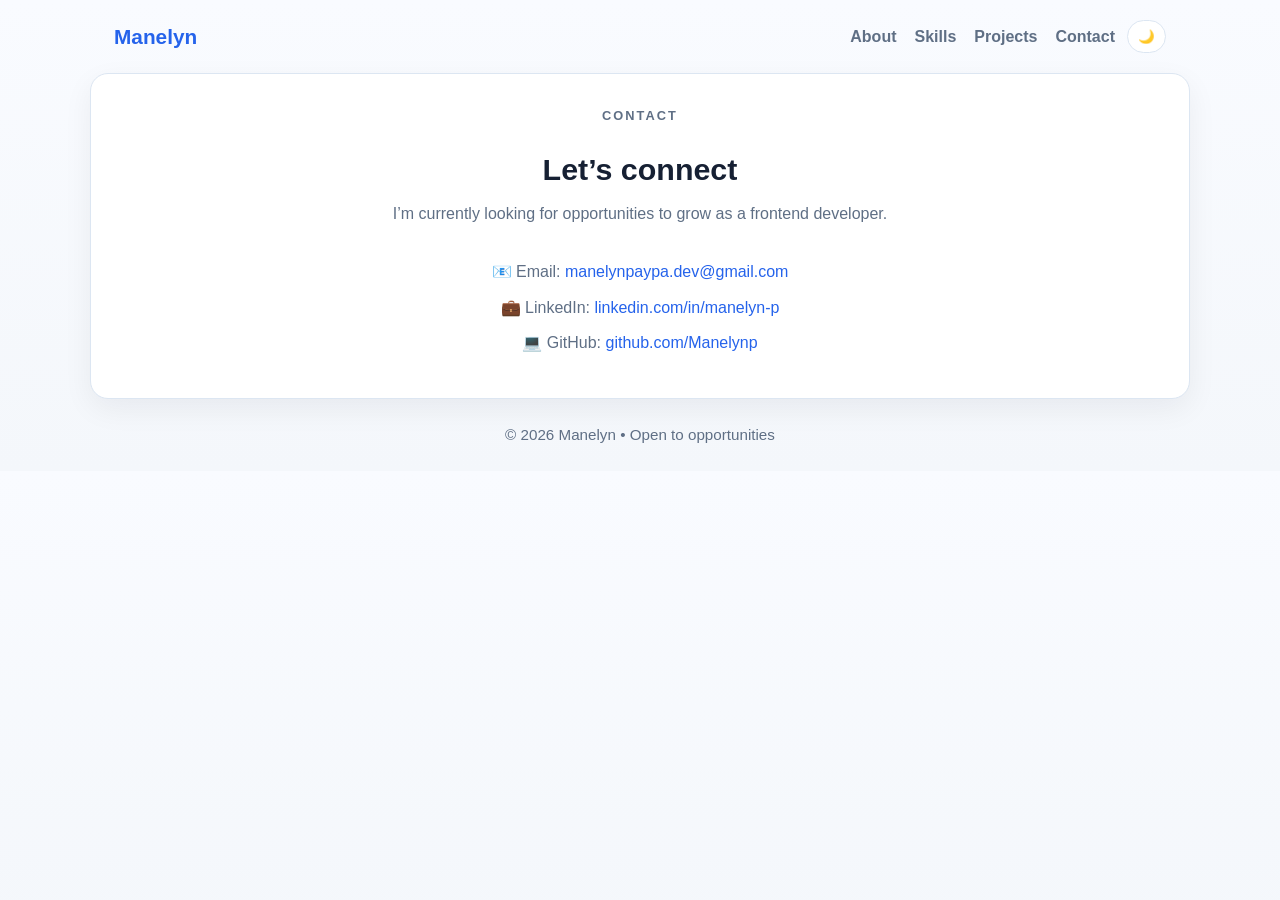
==== contact.html @ d36917c9 "Add portfolio project files" ====
<!doctype html>
<html lang="en">
  <head>
    <meta charset="UTF-8" />
    <meta name="viewport" content="width=device-width, initial-scale=1.0" />
    <title>Contact | Manelyn</title>
    <link rel="stylesheet" href="./css/style.css" />
  </head>
  <body>
    <header class="site-header">
      <a class="logo" href="index.html">Manelyn</a>
      <div class="header-actions">
        <nav class="nav-links">
          <a href="about.html">About</a>
          <a href="skills.html">Skills</a>
          <a href="projects.html">Projects</a>
          <a href="contact.html">Contact</a>
        </nav>
        <button
          class="theme-toggle"
          id="themeToggle"
          type="button"
          aria-label="Toggle dark mode"
        >
          🌙
        </button>
      </div>
    </header>

    <main>
      <section class="section contact">
        <div class="section-heading">
          <p class="eyebrow">Contact</p>
          <h2>Let’s connect</h2>
          <p>
            I’m currently looking for opportunities to grow as a frontend
            developer.
          </p>
        </div>

        <ul class="contact-list">
          <li>
            📧 Email:
            <a href="mailto:manelynpaypa.dev@gmail.com"
              >manelynpaypa.dev@gmail.com</a
            >
          </li>
          <li>
            💼 LinkedIn:
            <a
              href="https://www.linkedin.com/in/manelyn-p"
              target="_blank"
              rel="noopener noreferrer"
              >linkedin.com/in/manelyn-p</a
            >
          </li>
          <li>
            💻 GitHub:
            <a
              href="https://github.com/Manelynp"
              target="_blank"
              rel="noopener noreferrer"
              >github.com/Manelynp</a
            >
          </li>
        </ul>
      </section>
    </main>

    <footer class="footer">© 2026 Manelyn • Open to opportunities</footer>

    <script src="./JavaScript/profile.js"></script>
  </body>
</html>
---- css/style.css ----
:root {
  --bg: #f4f7fb;
  --surface: #ffffff;
  --text: #162033;
  --muted: #5f6f85;
  --accent: #2563eb;
  --accent-dark: #1d4ed8;
  --border: #dce6f2;
}

html {
  scroll-behavior: smooth;
}

* {
  box-sizing: border-box;
  margin: 0;
  padding: 0;
}

body {
  font-family: Arial, Helvetica, sans-serif;
  line-height: 1.6;
  color: var(--text);
  background: linear-gradient(180deg, #f9fbff 0%, var(--bg) 100%);
  transition: background-color 0.3s ease, color 0.3s ease;
}

body.dark {
  --bg: #0f172a;
  --surface: #111827;
  --text: #f8fafc;
  --muted: #cbd5e1;
  --accent: #60a5fa;
  --accent-dark: #93c5fd;
  --border: #334155;
  background: linear-gradient(180deg, #020617 0%, #0f172a 100%);
}

a {
  color: inherit;
}

.site-header {
  display: flex;
  justify-content: space-between;
  align-items: center;
  max-width: 1100px;
  margin: 0 auto;
  padding: 20px 24px;
}

.header-actions {
  display: flex;
  align-items: center;
  gap: 12px;
}

.logo {
  font-size: 1.3rem;
  font-weight: 700;
  text-decoration: none;
  color: var(--accent);
}

.nav-links {
  display: flex;
  gap: 18px;
}

.nav-links a {
  text-decoration: none;
  color: var(--muted);
  font-weight: 600;
}

.nav-links a:hover {
  color: var(--accent);
}

.theme-toggle {
  border: 1px solid var(--border);
  background: var(--surface);
  color: var(--text);
  border-radius: 999px;
  padding: 8px 10px;
  cursor: pointer;
}

.section {
  padding: 70px 24px;
  max-width: 1100px;
  margin: 0 auto;
}

.hero {
  display: grid;
  grid-template-columns: 2fr 1fr;
  gap: 32px;
  align-items: center;
  padding-top: 40px;
}

.eyebrow {
  color: var(--accent);
  font-weight: 700;
  letter-spacing: 0.16em;
  text-transform: uppercase;
  font-size: 0.8rem;
  margin-bottom: 10px;
}

.hero h1 {
  font-size: clamp(2rem, 4vw, 3rem);
  margin-bottom: 14px;
}

.hero p {
  color: var(--muted);
  max-width: 640px;
}

.buttons {
  display: flex;
  flex-wrap: wrap;
  gap: 14px;
  margin-top: 24px;
}

.btn {
  text-decoration: none;
  padding: 12px 20px;
  background: var(--accent);
  color: white;
  border-radius: 999px;
  font-weight: 700;
  transition: background 0.2s ease;
}

.btn:hover {
  background: var(--accent-dark);
}

.btn-outline {
  background: transparent;
  color: var(--accent);
  border: 2px solid var(--accent);
}

.hero-card,
.skills-block,
.project-card,
.contact,
.about-card {
  background: var(--surface);
  border: 1px solid var(--border);
  border-radius: 18px;
  box-shadow: 0 10px 30px rgba(15, 23, 42, 0.06);
}

.hero-card {
  padding: 24px;
}

.hero-card h3 {
  margin-bottom: 12px;
}

.hero-card ul {
  padding-left: 18px;
  color: var(--muted);
}

.section-heading {
  text-align: center;
  margin-bottom: 32px;
}

.section-heading h2 {
  font-size: 1.9rem;
  margin-bottom: 8px;
}

.section-heading p {
  color: var(--muted);
  max-width: 650px;
  margin: 0 auto;
}

.about-grid {
  display: grid;
  grid-template-columns: repeat(2, minmax(0, 1fr));
  gap: 24px;
}

.about-card {
  padding: 24px;
}

.about-card h3 {
  margin-bottom: 12px;
}

.about-card p,
.about-card li {
  color: var(--muted);
}

.about-card ul {
  padding-left: 18px;
}

.skills-container {
  display: grid;
  grid-template-columns: repeat(2, minmax(0, 1fr));
  gap: 24px;
}

.skills-block {
  padding: 24px;
}

.skills-block h3 {
  margin-bottom: 14px;
}

.skills-block ul {
  list-style: disc;
  padding-left: 20px;
  color: var(--muted);
}

.projects-container {
  display: grid;
  grid-template-columns: repeat(auto-fit, minmax(280px, 1fr));
  gap: 24px;
}

.project-card {
  padding: 24px;
}

.project-card h3 {
  margin-bottom: 12px;
}

.project-card p {
  margin-bottom: 10px;
  color: var(--muted);
}

.tech {
  font-size: 0.95rem;
  font-weight: 700;
  color: var(--accent);
}

.project-links {
  display: flex;
  gap: 16px;
  margin-top: 16px;
}

.project-links a {
  text-decoration: none;
  font-weight: 700;
  color: var(--accent);
}

.contact {
  text-align: center;
  padding: 32px 24px;
}

.contact p {
  margin-bottom: 18px;
  color: var(--muted);
}

.contact-list {
  list-style: none;
}

.contact-list li {
  margin-bottom: 10px;
  color: var(--muted);
}

.contact-list a {
  color: var(--accent);
  text-decoration: none;
}

.footer {
  text-align: center;
  padding: 24px;
  color: var(--muted);
  font-size: 0.95rem;
}

@media (max-width: 760px) {
  .hero,
  .about-grid,
  .skills-container {
    grid-template-columns: 1fr;
  }

  .site-header {
    flex-direction: column;
    gap: 10px;
  }

  .nav-links {
    flex-wrap: wrap;
    justify-content: center;
  }
}
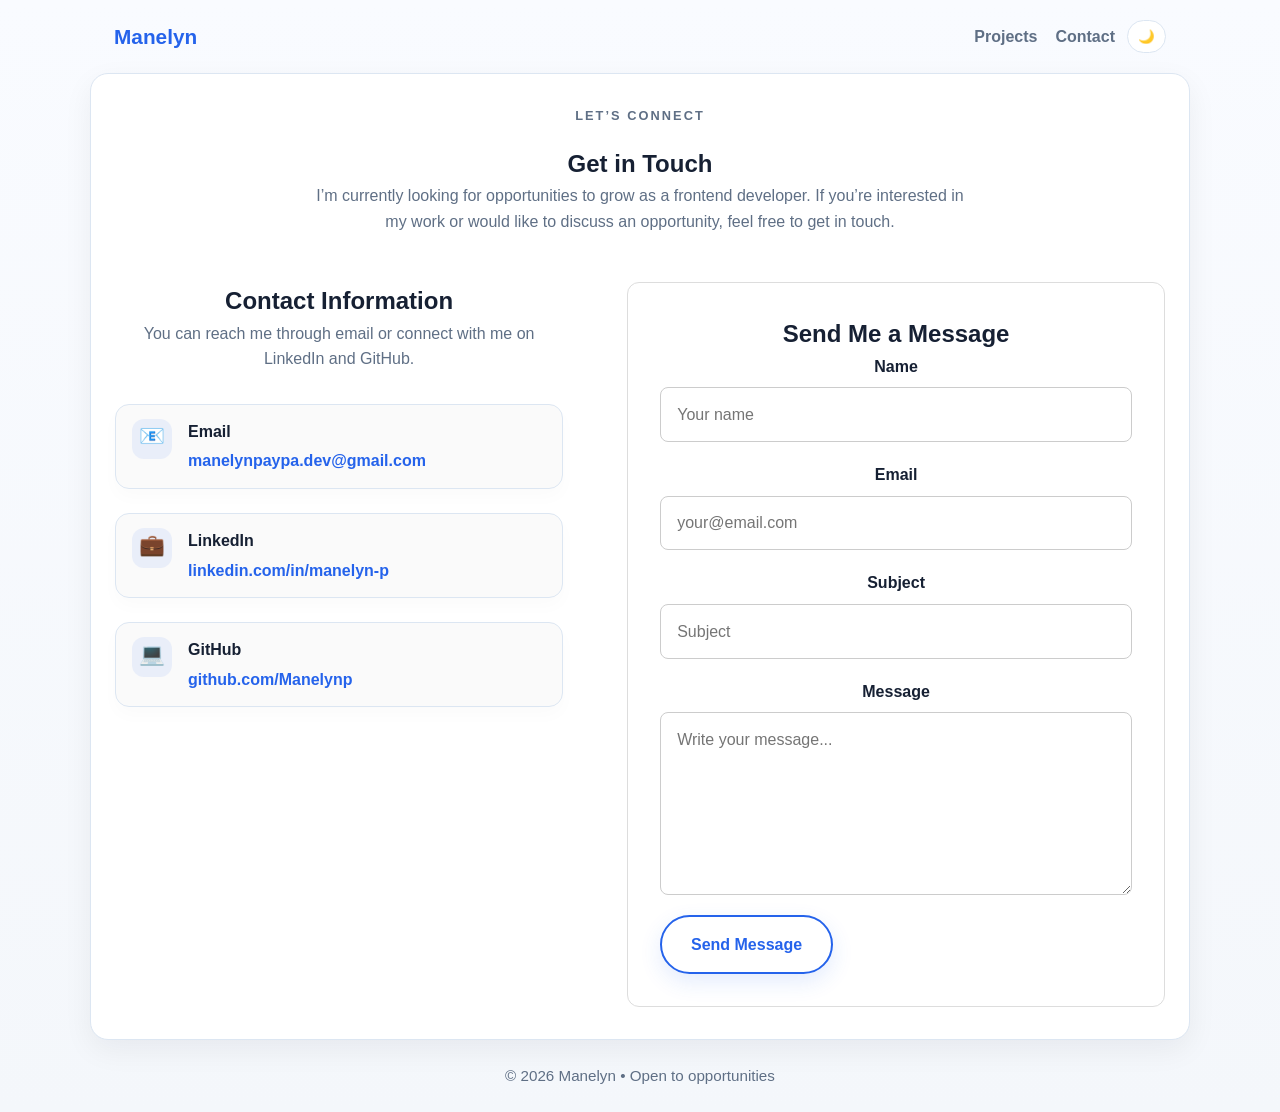
==== commit c42f8e1d: "Refactor contact section in contact.html and index.html; enhance layout, add contact form, and impro" ====
--- a/contact.html
+++ b/contact.html
@@ -11,8 +11,6 @@
       <a class="logo" href="index.html">Manelyn</a>
       <div class="header-actions">
         <nav class="nav-links">
-          <a href="about.html">About</a>
-          <a href="skills.html">Skills</a>
           <a href="projects.html">Projects</a>
           <a href="contact.html">Contact</a>
         </nav>
@@ -27,45 +25,124 @@
       </div>
     </header>
 
-    <main>
-      <section class="section contact">
-        <div class="section-heading">
-          <p class="eyebrow">Contact</p>
-          <h2>Let’s connect</h2>
-          <p>
-            I’m currently looking for opportunities to grow as a frontend
-            developer.
-          </p>
-        </div>
+<main>
+  <section class="section contact">
+    <div class="section-heading">
+      <p class="eyebrow">Let’s Connect</p>
+      <h1>Get in Touch</h1>
+      <p>
+        I’m currently looking for opportunities to grow as a frontend
+        developer. If you’re interested in my work or would like to discuss
+        an opportunity, feel free to get in touch.
+      </p>
+    </div>
+
+    <div class="contact-container">
+      <div class="contact-info">
+        <h2>Contact Information</h2>
+
+        <p>
+          You can reach me through email or connect with me on LinkedIn
+          and GitHub.
+        </p>
 
         <ul class="contact-list">
           <li>
-            📧 Email:
-            <a href="mailto:manelynpaypa.dev@gmail.com"
-              >manelynpaypa.dev@gmail.com</a
-            >
+            <span>📧</span>
+            <div>
+              <strong>Email</strong>
+              <a href="mailto:manelynpaypa.dev@gmail.com">
+                manelynpaypa.dev@gmail.com
+              </a>
+            </div>
           </li>
+
           <li>
-            💼 LinkedIn:
-            <a
-              href="https://www.linkedin.com/in/manelyn-p"
-              target="_blank"
-              rel="noopener noreferrer"
-              >linkedin.com/in/manelyn-p</a
-            >
+            <span>💼</span>
+            <div>
+              <strong>LinkedIn</strong>
+              <a
+                href="https://www.linkedin.com/in/manelyn-p"
+                target="_blank"
+                rel="noopener noreferrer"
+              >
+                linkedin.com/in/manelyn-p
+              </a>
+            </div>
           </li>
+
           <li>
-            💻 GitHub:
-            <a
-              href="https://github.com/Manelynp"
-              target="_blank"
-              rel="noopener noreferrer"
-              >github.com/Manelynp</a
-            >
+            <span>💻</span>
+            <div>
+              <strong>GitHub</strong>
+              <a
+                href="https://github.com/Manelynp"
+                target="_blank"
+                rel="noopener noreferrer"
+              >
+                github.com/Manelynp
+              </a>
+            </div>
           </li>
         </ul>
-      </section>
-    </main>
+      </div>
+
+      <div class="contact-form-container">
+        <h2>Send Me a Message</h2>
+
+        <form class="contact-form" action="#" method="post">
+          <div class="form-group">
+            <label for="name">Name</label>
+            <input
+              type="text"
+              id="name"
+              name="name"
+              placeholder="Your name"
+              required
+            />
+          </div>
+
+          <div class="form-group">
+            <label for="email">Email</label>
+            <input
+              type="email"
+              id="email"
+              name="email"
+              placeholder="your@email.com"
+              required
+            />
+          </div>
+
+          <div class="form-group">
+            <label for="subject">Subject</label>
+            <input
+              type="text"
+              id="subject"
+              name="subject"
+              placeholder="Subject"
+              required
+            />
+          </div>
+
+          <div class="form-group">
+            <label for="message">Message</label>
+            <textarea
+              id="message"
+              name="message"
+              rows="6"
+              placeholder="Write your message..."
+              required
+            ></textarea>
+          </div>
+
+          <button type="submit" class="contact-button">
+            Send Message
+          </button>
+        </form>
+      </div>
+    </div>
+  </section>
+</main>
 
     <footer class="footer">© 2026 Manelyn • Open to opportunities</footer>
 
--- a/css/style.css
+++ b/css/style.css
@@ -94,11 +94,22 @@
 }
 
 .hero {
-  display: grid;
-  grid-template-columns: 2fr 1fr;
+  display: flex;
   gap: 32px;
   align-items: center;
   padding-top: 40px;
+}
+
+.hero > * {
+  flex: 1;
+}
+
+.hero-content {
+  flex: 2;
+}
+
+.hero-card {
+  flex: 1;
 }
 
 .eyebrow {
@@ -150,6 +161,7 @@
 .hero-card,
 .skills-block,
 .project-card,
+.experience-card,
 .contact,
 .about-card {
   background: var(--surface);
@@ -171,6 +183,41 @@
   color: var(--muted);
 }
 
+.experience-card {
+  display: flex;
+  flex-direction: column;
+  gap: 18px;
+  padding: 24px;
+}
+
+.experience-header {
+  display: flex;
+  justify-content: space-between;
+  align-items: flex-start;
+  gap: 16px;
+}
+
+.company {
+  color: var(--muted);
+  margin-top: 4px;
+}
+
+.experience-date {
+  color: var(--accent);
+  font-size: 0.9rem;
+  font-weight: 700;
+  white-space: nowrap;
+}
+
+.experience-card ul {
+  padding-left: 20px;
+  color: var(--muted);
+}
+
+.experience-card li {
+  margin-bottom: 8px;
+}
+
 .section-heading {
   text-align: center;
   margin-bottom: 32px;
@@ -188,67 +235,183 @@
 }
 
 .about-grid {
+  display: flex;
+  flex-wrap: wrap;
+  gap: 24px;
+}
+
+.about-grid > * {
+  flex: 1 1 calc(50% - 24px);
+}
+
+.about-card {
+  padding: 24px;
+}
+
+.about-card h3 {
+  margin-bottom: 12px;
+}
+
+.about-card p,
+.about-card li {
+  color: var(--muted);
+}
+
+.about-card ul {
+  padding-left: 18px;
+}
+
+.skills-container {
+  display: flex;
+  flex-wrap: wrap;
+  gap: 24px;
+}
+
+.skills-container > * {
+  flex: 1 1 48%;
+}
+
+.skills-block {
+  padding: 24px;
+}
+
+.skills-block h3 {
+  margin-bottom: 14px;
+}
+
+.skills-block ul {
+  list-style: disc;
+  padding-left: 20px;
+  color: var(--muted);
+}
+
+.projects-container {
+  display: flex;
+  flex-wrap: wrap;
+  gap: 24px;
+}
+
+.projects-container > * {
+  flex: 1 1 280px;
+}
+
+.project-card,
+.experience-card {
+  display: flex;
+  flex-direction: column;
+  gap: 14px;
+  padding: 24px;
+}
+
+.project-card h3 {
+  margin-bottom: 0;
+}
+
+.project-card p {
+  margin-bottom: 0;
+  color: var(--muted);
+}
+
+.project-page-intro {
+  padding-bottom: 20px;
+}
+
+.project-detail {
+  padding-top: 0;
+}
+
+.project-showcase {
+  background: var(--surface);
+  border: 1px solid var(--border);
+  border-radius: 22px;
+  box-shadow: 0 10px 30px rgba(15, 23, 42, 0.06);
+  padding: 32px;
+}
+
+.project-label {
+  display: inline-block;
+  background: rgba(37, 99, 235, 0.08);
+  color: var(--accent);
+  border: 1px solid rgba(37, 99, 235, 0.15);
+  border-radius: 999px;
+  padding: 6px 12px;
+  font-size: 0.74rem;
+  font-weight: 700;
+  letter-spacing: 0.06em;
+  text-transform: uppercase;
+  margin-bottom: 16px;
+  width: fit-content;
+}
+
+.project-showcase h2 {
+  font-size: clamp(1.7rem, 3vw, 2.5rem);
+  margin-bottom: 12px;
+}
+
+.project-intro {
+  color: var(--muted);
+  font-size: 1.04rem;
+  margin-bottom: 22px;
+}
+
+.project-detail-grid {
   display: grid;
   grid-template-columns: repeat(2, minmax(0, 1fr));
   gap: 24px;
-}
-
-.about-card {
-  padding: 24px;
-}
-
-.about-card h3 {
+  margin: 28px 0;
+}
+
+.project-detail-grid h3,
+.project-detail-section h3 {
   margin-bottom: 12px;
-}
-
-.about-card p,
-.about-card li {
-  color: var(--muted);
-}
-
-.about-card ul {
-  padding-left: 18px;
-}
-
-.skills-container {
-  display: grid;
-  grid-template-columns: repeat(2, minmax(0, 1fr));
-  gap: 24px;
-}
-
-.skills-block {
-  padding: 24px;
-}
-
-.skills-block h3 {
-  margin-bottom: 14px;
-}
-
-.skills-block ul {
-  list-style: disc;
+  font-size: 1.1rem;
+}
+
+.project-detail-grid p,
+.project-detail-grid li,
+.project-detail-section p,
+.project-detail-grid ul {
+  color: var(--muted);
+}
+
+.project-detail-grid ul,
+.project-detail-section ul {
   padding-left: 20px;
-  color: var(--muted);
-}
-
-.projects-container {
-  display: grid;
-  grid-template-columns: repeat(auto-fit, minmax(280px, 1fr));
-  gap: 24px;
-}
-
-.project-card {
-  padding: 24px;
-}
-
-.project-card h3 {
-  margin-bottom: 12px;
-}
-
-.project-card p {
-  margin-bottom: 10px;
-  color: var(--muted);
-}
-
+}
+
+.project-detail-grid li,
+.project-detail-section li {
+  margin-bottom: 8px;
+}
+
+.project-detail-section {
+  margin-top: 26px;
+}
+
+.technology-list {
+  display: flex;
+  flex-wrap: wrap;
+  gap: 10px;
+}
+
+.technology-list span {
+  display: inline-flex;
+  align-items: center;
+  padding: 7px 12px;
+  border-radius: 999px;
+  background: rgba(37, 99, 235, 0.06);
+  border: 1px solid var(--border);
+  color: var(--accent);
+  font-size: 0.9rem;
+  font-weight: 700;
+}
+
+.project-features li{
+  margin-left: 24px;
+}
+
+.project-card .tech,
+.training-card .tech,
 .tech {
   font-size: 0.95rem;
   font-weight: 700;
@@ -257,14 +420,98 @@
 
 .project-links {
   display: flex;
+  flex-wrap: wrap;
   gap: 16px;
-  margin-top: 16px;
+  margin-top: 26px;
 }
 
 .project-links a {
+  display: inline-flex;
+  align-items: center;
+  justify-content: center;
   text-decoration: none;
-  font-weight: 700;
-  color: var(--accent);
+  padding: 12px 20px;
+  background: var(--accent);
+  color: #ffffff;
+  border-radius: 999px;
+  font-weight: 700;
+  transition: background 0.2s ease, transform 0.2s ease;
+  box-shadow: 0 8px 18px rgba(37, 99, 235, 0.18);
+}
+
+.project-links a:hover {
+  background: var(--accent-dark);
+  transform: translateY(-1px);
+}
+
+.training-grid {
+  display: flex;
+  flex-wrap: wrap;
+  gap: 24px;
+}
+
+.training-grid > * {
+  flex: 1 1 calc(50% - 24px);
+}
+
+.training-card {
+  display: flex;
+  flex-direction: column;
+  gap: 14px;
+  background: var(--surface);
+  border: 1px solid var(--border);
+  border-radius: 18px;
+  box-shadow: 0 10px 30px rgba(15, 23, 42, 0.06);
+  padding: 24px;
+}
+
+.status {
+  display: inline-block;
+  width: fit-content;
+  border-radius: 999px;
+  padding: 6px 12px;
+  font-size: 0.75rem;
+  font-weight: 700;
+  letter-spacing: 0.04em;
+  text-transform: uppercase;
+}
+
+.status.completed {
+  background: rgba(37, 99, 235, 0.1);
+  color: var(--accent);
+}
+
+.status.current {
+  background: rgba(16, 185, 129, 0.12);
+  color: #047857;
+}
+
+.training-card h3 {
+  margin-bottom: 0;
+}
+
+.training-title {
+  font-weight: 700;
+  color: var(--text);
+}
+
+.training-info {
+  color: var(--muted);
+  font-size: 0.96rem;
+}
+
+.training-card h4 {
+  margin-top: 6px;
+  font-size: 1rem;
+}
+
+.training-card ul {
+  padding-left: 20px;
+  color: var(--muted);
+}
+
+.training-card li {
+  margin-bottom: 8px;
 }
 
 .contact {
@@ -279,16 +526,254 @@
 
 .contact-list {
   list-style: none;
+  padding: 0;
+  margin: 0;
+  display: flex;
+  gap: 16px;
 }
 
 .contact-list li {
-  margin-bottom: 10px;
-  color: var(--muted);
+  display: flex;
+  align-items: flex-start;
+  gap: 14px;
+  padding: 14px 16px;
+  background: rgba(15, 23, 42, 0.02);
+  border: 1px solid var(--border);
+  border-radius: 14px;
+  color: var(--text);
+  box-shadow: 0 8px 18px rgba(15, 23, 42, 0.02);
+}
+
+.contact-list li > span {
+  display: inline-flex;
+  align-items: flex-start;
+  justify-content: center;
+  width: 40px;
+  height: 40px;
+  border-radius: 12px;
+  background: rgba(37, 99, 235, 0.08);
+  color: var(--accent);
+  font-size: 1.2rem;
+  flex-shrink: 0;
+}
+
+.contact-list li div {
+  display: flex;
+  align-items: flex-start;
+  gap: 4px;
+}
+
+.contact-list strong {
+  color: var(--text);
 }
 
 .contact-list a {
   color: var(--accent);
   text-decoration: none;
+  font-weight: 600;
+}
+
+.contact-list a:hover {
+  color: var(--accent-dark);
+}
+
+/* Projects */
+.project-screenshots {
+  display: flex;
+  flex-wrap: wrap;
+  justify-content: space-around;
+  align-items: stretch;
+  gap: 24px;
+  margin-top: 24px;
+}
+
+.project-screenshots figure {
+  margin: 0;
+  flex: 1 1 260px;
+  max-width: 48%;
+  display: flex;
+  flex-direction: column;
+  background: var(--surface);
+  border: 1px solid var(--border);
+  border-radius: 16px;
+  box-shadow: 0 10px 24px rgba(15, 23, 42, 0.06);
+  overflow: hidden;
+  transition: transform 0.2s ease, box-shadow 0.2s ease, max-width 0.25s ease, width 0.25s ease;
+  cursor: pointer;
+}
+
+.project-screenshots figure:hover {
+  transform: translateY(-3px);
+  box-shadow: 0 16px 30px rgba(15, 23, 42, 0.1);
+}
+
+.project-screenshots figure.expanded {
+  position: fixed;
+  inset: 26px;
+  max-width: none;
+  width: calc(100% - 52px);
+  z-index: 1000;
+  background: rgba(15, 23, 42, 0.75);
+  border: 1px solid rgba(255, 255, 255, 0.2);
+  box-shadow: 0 24px 50px rgba(15, 23, 42, 0.4);
+}
+
+.project-screenshots img {
+  width: 100%;
+  height: 260px;
+  object-fit: cover;
+  display: block;
+  border-bottom: 1px solid var(--border);
+  transition: transform 0.25s ease, height 0.25s ease, object-fit 0.25s ease;
+}
+
+.project-screenshots figure:hover img {
+  transform: scale(1.03);
+}
+
+.project-screenshots figure.expanded img {
+  height: calc(100vh - 120px);
+  object-fit: contain;
+  border-bottom: none;
+  background: rgba(15, 23, 42, 0.85);
+}
+
+.project-screenshots figcaption {
+  margin: 0;
+  padding: 12px 14px 16px;
+  color: var(--muted);
+  font-size: 0.9rem;
+  text-align: center;
+}
+
+.project-screenshots figure.expanded figcaption {
+  display: none;
+}
+
+
+/* Contact Section */
+
+.contact-container {
+  display: grid;
+  grid-template-columns: 1fr 1.2fr;
+  gap: 4rem;
+  margin-top: 3rem;
+  align-items: start;
+}
+
+.contact-info h3,
+.contact-form-container h3 {
+  margin-bottom: 1rem;
+}
+
+.contact-info > p {
+  margin-bottom: 2rem;
+  max-width: 500px;
+}
+
+.contact-list {
+  list-style: none;
+  padding: 0;
+  margin: 0;
+  display: flex;
+  flex-direction: column;
+  gap: 1.5rem;
+}
+
+.contact-list li {
+  display: flex;
+  align-items: flex-start;
+  gap: 1rem;
+}
+
+.contact-list li > span {
+  font-size: 1.3rem;
+}
+
+.contact-list li div {
+  display: flex;
+  flex-direction: column;
+  gap: 0.25rem;
+}
+
+.contact-list a {
+  text-decoration: none;
+}
+
+/* Contact Form */
+
+.contact-form-container {
+  padding: 2rem;
+  border: 1px solid #ddd;
+  border-radius: 12px;
+}
+
+.contact-form {
+  display: flex;
+  flex-direction: column;
+  gap: 1.25rem;
+}
+
+.form-group {
+  display: flex;
+  flex-direction: column;
+  gap: 0.5rem;
+}
+
+.form-group label {
+  font-weight: 600;
+}
+
+.form-group input,
+.form-group textarea {
+  width: 100%;
+  padding: 0.85rem 1rem;
+  font: inherit;
+  border: 1px solid #ccc;
+  border-radius: 8px;
+  background: transparent;
+  color: #ccc;
+  box-sizing: border-box;
+}
+
+.form-group textarea {
+  resize: vertical;
+  min-height: 140px;
+}
+
+.form-group input:focus,
+.form-group textarea:focus {
+  outline: none;
+  border-color: var(--accent);
+  box-shadow: 0 0 0 3px rgba(37, 99, 235, 0.14);
+  background: transparent;
+}
+
+.contact-button,
+.home-contact-button {
+  display: inline-flex;
+  align-items: center;
+  justify-content: center;
+  text-decoration: none;
+  padding: 0.9rem 1.8rem;
+  border-radius: 999px;
+  border: 2px solid var(--accent);
+  background: transparent;
+  color: var(--accent);
+  font: inherit;
+  font-weight: 700;
+  cursor: pointer;
+  transition: background 0.2s ease, color 0.2s ease, transform 0.2s ease, box-shadow 0.2s ease;
+  box-shadow: 0 8px 22px rgba(37, 99, 235, 0.12);
+  width: fit-content;
+}
+
+.contact-button:hover,
+.home-contact-button:hover {
+  background: var(--accent);
+  color: #ffffff;
+  transform: translateY(-2px);
+  box-shadow: 0 14px 26px rgba(37, 99, 235, 0.2);
 }
 
 .footer {
@@ -298,11 +783,71 @@
   font-size: 0.95rem;
 }
 
+/* Mobile */
+
+@media (max-width: 768px) {
+  .contact-container {
+    grid-template-columns: 1fr;
+    gap: 2.5rem;
+  }
+
+  .contact-form-container {
+    padding: 1.5rem;
+  }
+}
+
+
 @media (max-width: 760px) {
+  .project-screenshots {
+    justify-content: center;
+  }
+
+  .project-screenshots figure {
+    max-width: 100%;
+    width: 100%;
+  }
+
+  .project-screenshots img {
+    height: 220px;
+  }
+
+  .project-screenshots figure.expanded {
+    inset: 16px;
+    width: calc(100% - 32px);
+  }
+
+  .project-screenshots figure.expanded img {
+    height: calc(100vh - 80px);
+  }
+}
+
+@media (max-width: 760px) {
+
   .hero,
   .about-grid,
-  .skills-container {
-    grid-template-columns: 1fr;
+  .skills-container,
+  .projects-container,
+  .training-grid,
+  .project-detail-grid {
+    flex-direction: column;
+  }
+
+  .about-grid > *,
+  .skills-container > *,
+  .projects-container > *,
+  .training-grid > *,
+  .project-detail-grid > * {
+    flex-basis: 100%;
+  }
+
+  .project-detail-grid {
+    display: flex;
+    flex-direction: column;
+    gap: 20px;
+  }
+
+  .project-showcase {
+    padding: 24px 20px;
   }
 
   .site-header {
